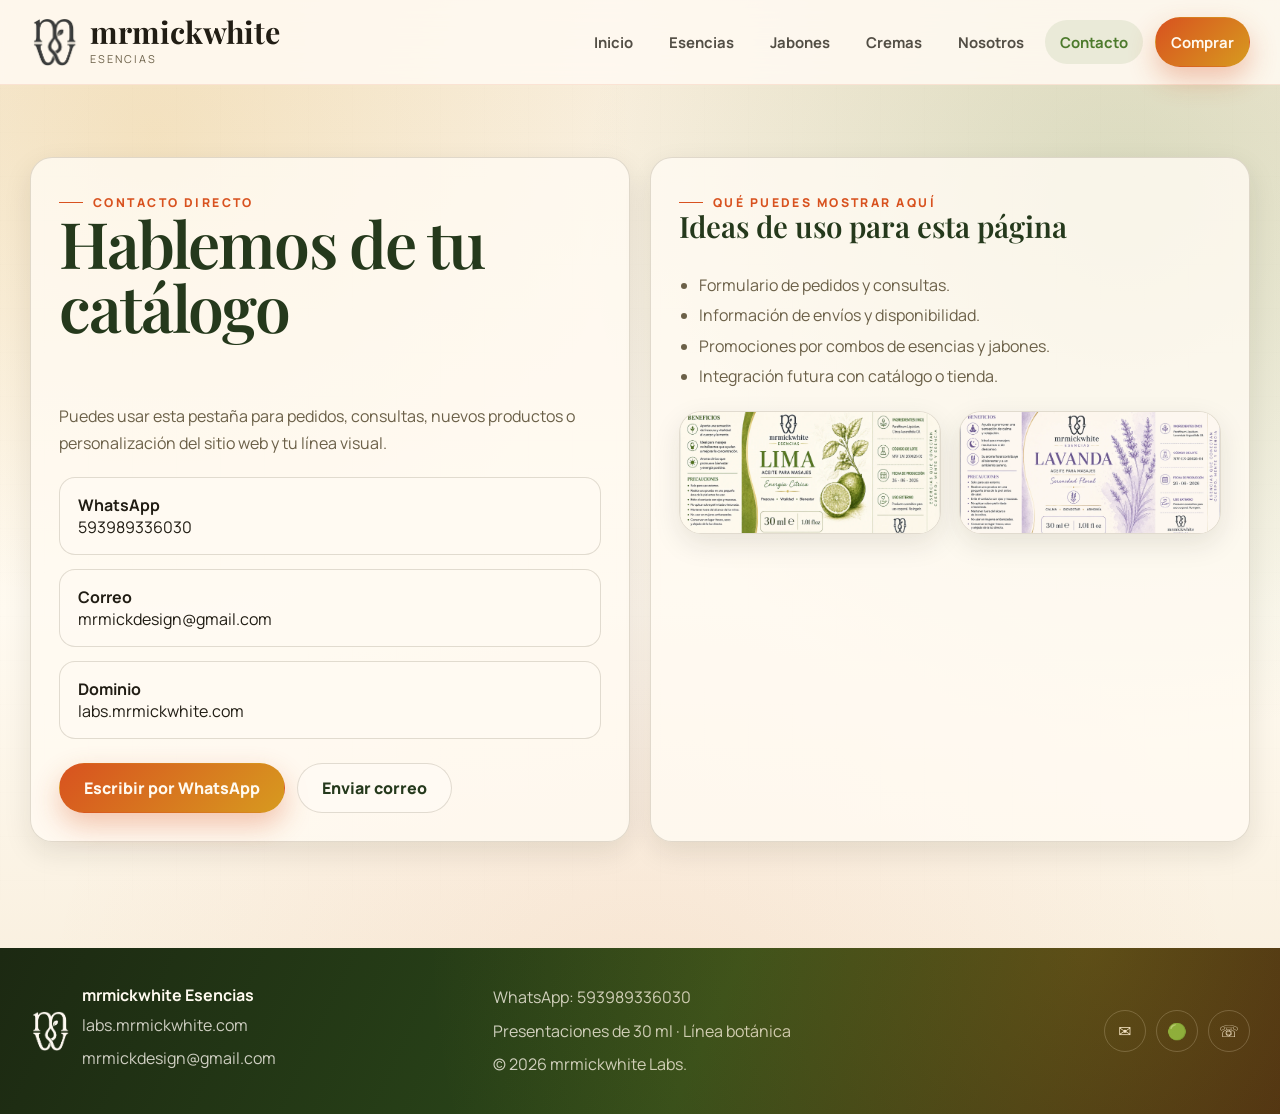
==== contacto.html @ 439739d3 "Sitio de MrMickWhite Labs (catalogo de esencias, jabones y cremas) migrado a mrmickwhite.com" ====
<!doctype html>
<html lang="es">
<head>
  <meta charset="utf-8" />
  <meta name="viewport" content="width=device-width, initial-scale=1" />
  <meta name="theme-color" content="#25391c" />
  <meta name="description" content="mrmickwhite Esencias: línea botánica de esencias, jabones y cremas en presentaciones de 30 ml." />
  <title>mrmickwhite Labs · Contacto</title>
  <link rel="icon" href="assets/icons/favicon.png" type="image/png" />
  <link rel="icon" href="assets/icons/favicon.ico" sizes="any" />
  <link rel="preconnect" href="https://fonts.googleapis.com" />
  <link rel="preconnect" href="https://fonts.gstatic.com" crossorigin />
  <link href="https://fonts.googleapis.com/css2?family=Playfair+Display:wght@500;600;700;800&family=Manrope:wght@400;500;700;800&display=swap" rel="stylesheet" />
  <link rel="stylesheet" href="css/app.css" />
</head>
<body data-page="contacto" data-base="./">
  <div data-site-header></div>
  <main>
<section class="section">
  <div class="container contact-grid">
    <article class="card contact-block reveal">
      <span class="eyebrow">Contacto directo</span>
      <h1>Hablemos de tu catálogo</h1>
      <p>Puedes usar esta pestaña para pedidos, consultas, nuevos productos o personalización del sitio web y tu línea visual.</p>
      <div class="contact-list">
        <div class="contact-item"><strong>WhatsApp</strong><br />593989336030</div>
        <div class="contact-item"><strong>Correo</strong><br />mrmickdesign@gmail.com</div>
        <div class="contact-item"><strong>Dominio</strong><br />labs.mrmickwhite.com</div>
      </div>
      <div class="cta-row">
        <a class="btn primary" href="https://wa.me/593989336030?text=Hola%2C%20quiero%20informaci%C3%B3n%20sobre%20las%20esencias%20mrmickwhite%20de%2030%20ml." target="_blank" rel="noopener">Escribir por WhatsApp</a>
        <a class="btn ghost" href="mailto:mrmickdesign@gmail.com">Enviar correo</a>
      </div>
    </article>
    <article class="card contact-block reveal">
      <span class="eyebrow">Qué puedes mostrar aquí</span>
      <h3>Ideas de uso para esta página</h3>
      <ul style="padding-left:20px; line-height:1.9; color:var(--muted)">
        <li>Formulario de pedidos y consultas.</li>
        <li>Información de envíos y disponibilidad.</li>
        <li>Promociones por combos de esencias y jabones.</li>
        <li>Integración futura con catálogo o tienda.</li>
      </ul>
      <div style="margin-top:20px;" class="label-gallery">
        <article class="card"><img src="assets/images/label-lima.webp" alt="Etiqueta de Lima" loading="lazy" /></article>
        <article class="card"><img src="assets/images/label-lavanda.webp" alt="Etiqueta de Lavanda" loading="lazy" /></article>
      </div>
    </article>
  </div>
</section>
</main>
  <div data-site-footer></div>
  <script type="module" src="js/home.js"></script>
</body>
</html>
---- css/app.css ----
:root {
  --bg: #f7ecd9;
  --bg-soft: #fdf6e9;
  --paper: rgba(255, 251, 240, .92);
  --paper-solid: #fffaf0;
  --ink: #211d14;
  --muted: #6b6048;
  --olive: #25391c;
  --olive-2: #4c7a2c;
  --olive-vivid: #5e9c33;
  --gold: #d79a1f;
  --gold-soft: #ecc868;
  --terracotta: #d8521f;
  --terracotta-deep: #b5391a;
  --lavender: #8b66d6;
  --lime: #7cb023;
  --orange: #ef7d1f;
  --berry: #b3294f;
  --border: rgba(72, 56, 26, .16);
  --shadow: 0 18px 50px rgba(33, 26, 12, .16);
  --shadow-soft: 0 10px 28px rgba(33, 26, 12, .1);
  --shadow-pop: 0 22px 60px rgba(33, 26, 12, .22);
  --radius-xl: 28px;
  --radius-lg: 22px;
  --radius-md: 16px;
  --radius-sm: 12px;
  --radius-pill: 999px;
  --container: 1220px;
  --header-h: 84px;
  --font-serif: 'Playfair Display', Georgia, 'Times New Roman', serif;
  --font-sans: 'Manrope', Inter, ui-sans-serif, system-ui, -apple-system, BlinkMacSystemFont, 'Segoe UI', sans-serif;
  --ease: cubic-bezier(.2,.8,.2,1);
}
* { box-sizing: border-box; }
html { scroll-behavior: smooth; }
body {
  margin: 0;
  font-family: var(--font-sans);
  color: var(--ink);
  background:
    radial-gradient(circle at 12% 12%, rgba(215,154,31,.16), transparent 30rem),
    radial-gradient(circle at 88% 18%, rgba(76,122,44,.18), transparent 34rem),
    radial-gradient(circle at 50% 95%, rgba(216,82,31,.08), transparent 38rem),
    linear-gradient(180deg, var(--bg), #fffaf0 55%, var(--bg));
}
body::before {
  content: '';
  position: fixed;
  inset: 0;
  z-index: -2;
  pointer-events: none;
  opacity: .12;
  background-image:
    linear-gradient(rgba(37,57,28,.06) 1px, transparent 1px),
    linear-gradient(90deg, rgba(37,57,28,.06) 1px, transparent 1px);
  background-size: 44px 44px;
}
img { max-width: 100%; display: block; }
a { text-decoration: none; color: inherit; }
button, input, textarea { font: inherit; }
button { cursor: pointer; }
.container { width: min(var(--container), calc(100% - 32px)); margin-inline: auto; }
main { min-height: 60vh; }
.section { padding: 72px 0; }
.section-tight { padding: 42px 0; }
.panel {
  border: 1px solid var(--border);
  background: rgba(255,250,242,.76);
  backdrop-filter: blur(14px);
  border-radius: var(--radius-xl);
  box-shadow: var(--shadow-soft);
}
.eyebrow {
  display: inline-flex;
  align-items: center;
  gap: 10px;
  color: var(--terracotta);
  text-transform: uppercase;
  letter-spacing: .2em;
  font-size: .76rem;
  font-weight: 800;
}
.eyebrow::before {
  content: '';
  width: 24px;
  height: 1px;
  background: currentColor;
}
h1,h2,h3,h4,p { margin-top: 0; }
h1,h2,h3,h4 { font-family: var(--font-serif); line-height: 1; font-weight: 600; color: var(--olive); }
h1 { font-size: clamp(2.7rem, 5vw, 4.8rem); letter-spacing: -.03em; }
h2 { font-size: clamp(2rem, 4vw, 3.4rem); letter-spacing: -.03em; }
h3 { font-size: clamp(1.35rem, 2.3vw, 2rem); }
p { color: var(--muted); line-height: 1.7; }
.text-center { text-align: center; }
.btn {
  display: inline-flex;
  align-items: center;
  justify-content: center;
  gap: 10px;
  min-height: 50px;
  padding: 0 24px;
  border-radius: var(--radius-pill);
  border: 1px solid var(--border);
  font-weight: 800;
  transition: transform .22s var(--ease), box-shadow .22s var(--ease), background .22s var(--ease), filter .22s var(--ease);
}
.btn:hover { transform: translateY(-2px); box-shadow: var(--shadow-pop); }
.btn.primary { background: linear-gradient(135deg, var(--terracotta), var(--gold)); color: #fffaf0; border-color: transparent; box-shadow: 0 12px 28px rgba(216,82,31,.32); }
.btn.primary:hover { filter: brightness(1.06); }
.btn.ghost { background: rgba(255,250,242,.85); color: var(--olive); }
.btn.soft { background: rgba(255,250,242,.6); color: var(--ink); }
.btn.outline-light { background: transparent; color: #fffaf0; border-color: rgba(255,250,242,.5); }
.kicker { color: var(--muted); font-size: .95rem; }
.grid { display: grid; gap: 20px; }
.hidden { display: none !important; }
.tag {
  display: inline-flex;
  align-items: center;
  gap: 6px;
  padding: 7px 12px;
  border-radius: var(--radius-pill);
  background: rgba(76,122,44,.1);
  color: var(--olive-2);
  font-size: .82rem;
  font-weight: 700;
}
.card {
  border: 1px solid var(--border);
  background: rgba(255,250,242,.82);
  border-radius: 22px;
  box-shadow: var(--shadow-soft);
}
.site-header {
  position: sticky;
  top: 0;
  z-index: 50;
  background: rgba(255,250,242,.88);
  backdrop-filter: blur(16px);
  border-bottom: 1px solid rgba(216,82,31,.12);
}
.header-inner {
  min-height: var(--header-h);
  display: flex;
  align-items: center;
  justify-content: space-between;
  gap: 18px;
}
.brand {
  display: inline-flex;
  align-items: center;
  gap: 12px;
  min-width: 0;
}
.brand img { width: 48px; height: 48px; object-fit: contain; }
.brand strong { display:block; font-family: var(--font-serif); font-size:1.9rem; line-height:.9; }
.brand small { display:block; color:var(--muted); text-transform: uppercase; letter-spacing:.18em; font-size:.68rem; margin-top:6px; }
.nav-toggle {
  display:none;
  width:44px; height:44px; border:0; border-radius:50%; background: linear-gradient(135deg, var(--terracotta), var(--gold));
  color:#fff; align-items:center; justify-content:center; flex-direction:column; gap:5px;
}
.nav-toggle span { width:18px; height:2px; background:#fff; border-radius:2px; }
.main-nav {
  display:flex; align-items:center; gap:6px; flex-wrap:wrap;
}
.main-nav a {
  padding: 12px 15px;
  border-radius: var(--radius-pill);
  color: rgba(33,29,20,.78);
  font-weight: 700;
  font-size: .93rem;
  transition: background .2s ease, color .2s ease;
}
.main-nav a:hover, .main-nav a.is-active { background: rgba(76,122,44,.1); color: var(--olive-2); }
.header-cta { margin-left: 6px; }
.site-footer {
  margin-top: 34px;
  padding: 30px 0;
  background: linear-gradient(115deg, #1c2912, #2c4a1a 55%, #3c2410);
  color: #fffaf0;
  position: relative;
  overflow: hidden;
}
.site-footer::before {
  content: '';
  position: absolute; inset: 0;
  background: radial-gradient(circle at 85% 0%, rgba(215,154,31,.25), transparent 60%);
  pointer-events: none;
}
.footer-grid {
  display:grid;
  grid-template-columns: 1.2fr 1fr 1fr;
  gap:20px;
  align-items:center;
}
.footer-brand { display:flex; align-items:center; gap:12px; }
.footer-brand img { width:40px; height:40px; object-fit: contain; }
.footer-meta p { margin:6px 0; color: rgba(255,250,242,.78); }
.socials { display:flex; gap:10px; justify-content:flex-end; flex-wrap:wrap; }
.socials a {
  width:42px; height:42px; border-radius:50%; display:grid; place-items:center;
  border:1px solid rgba(255,250,242,.22);
  color:#fffaf2;
}
.hero {
  position: relative;
  overflow: hidden;
  min-height: 92vh;
  display: flex;
  align-items: center;
  margin-top: -1px;
}
.hero-bg {
  position: absolute;
  inset: 0;
  z-index: 0;
  overflow: hidden;
}
.hero-bg img {
  position: absolute;
  inset: 0;
  width: 100%;
  height: 100%;
  object-fit: cover;
  object-position: center 38%;
  transform: scale(1.08);
  transform-origin: center 42%;
  will-change: transform;
}
.hero-bg::after {
  content: '';
  position: absolute; inset: 0;
  background:
    linear-gradient(100deg, rgba(28,33,18,.86) 0%, rgba(28,33,18,.55) 32%, rgba(28,33,18,.18) 58%, rgba(28,33,18,.42) 100%),
    linear-gradient(0deg, rgba(20,16,8,.55), transparent 46%);
}
.hero-shell {
  position: relative;
  z-index: 1;
  width: 100%;
  display: grid;
  grid-template-columns: 1.1fr .9fr;
  gap: 28px;
  align-items: center;
}
.hero-copy {
  padding: 0;
  color: #fffaf0;
  border: none;
  background: none;
  box-shadow: none;
  backdrop-filter: none;
}
.hero-copy .eyebrow { color: var(--gold-soft); }
.hero-copy h1 { margin: 18px 0 18px; max-width: 640px; color: #fffaf0; }
.hero-copy p { max-width: 540px; font-size: 1.1rem; color: rgba(255,250,242,.86); }
.hero-actions { display:flex; gap:14px; flex-wrap:wrap; margin-top:30px; }
.hero-stat-row {
  display:grid; grid-template-columns: repeat(3, 1fr); gap: 12px; margin-top: 36px; max-width: 540px;
}
.hero-stat {
  padding: 16px 14px; border-radius: 18px; border:1px solid rgba(255,250,242,.18); background: rgba(255,250,242,.08);
  backdrop-filter: blur(6px);
}
.hero-stat strong { display:block; font-size:1.5rem; color: var(--gold-soft); font-family: var(--font-serif); }
.hero-stat span { color: rgba(255,250,242,.78); font-size:.86rem; }
.hero-visual { display: none; }
.scroll-cue {
  position: absolute; left: 50%; bottom: 28px; transform: translateX(-50%);
  z-index: 1; display: flex; flex-direction: column; align-items: center; gap: 8px;
  color: rgba(255,250,242,.7); font-size: .72rem; letter-spacing: .18em; text-transform: uppercase;
  opacity: .85;
}
.scroll-cue .line { width: 1px; height: 34px; background: linear-gradient(180deg, rgba(255,250,242,.9), transparent); animation: scrollPulse 1.8s ease-in-out infinite; }
@keyframes scrollPulse { 0%,100% { opacity:.3; transform: scaleY(.7); } 50% { opacity:1; transform: scaleY(1); } }
.home-strip {
  display:grid; grid-template-columns: 280px 1fr; gap:18px; align-items:stretch;
}
.home-strip-copy { padding: 24px; }
.horizontal-cards { display:grid; grid-template-columns: repeat(8, minmax(210px, 1fr)); gap: 14px; overflow-x:auto; padding-bottom: 6px; }
.product-mini {
  padding: 14px; border:1px solid var(--border); border-radius: 18px; background: rgba(255,250,242,.88); min-width: 210px;
  display:grid; grid-template-columns: 70px 1fr; gap:12px; align-items:center;
}
.product-mini .thumb {
  width:70px; height:96px; border-radius: 14px; border:1px solid var(--border);
  background: linear-gradient(180deg, rgba(255,255,255,.65), rgba(234,224,210,.9));
  display:grid; place-items:center; overflow:hidden;
}
.product-mini .thumb img { width:100%; height:100%; object-fit:cover; }
.product-mini h4 { margin:0; font-size:1.05rem; line-height:1.05; }
.product-mini p { margin:6px 0 0; font-size:.88rem; line-height:1.4; }
.feature-row { display:grid; grid-template-columns: repeat(2, 1fr); gap: 20px; }
.feature-promo {
  display:grid; grid-template-columns: .9fr 1.1fr; gap: 0; overflow:hidden;
}
.feature-promo.reverse { grid-template-columns: 1.1fr .9fr; }
.feature-copy { padding: 28px; }
.feature-visual { min-height: 220px; position:relative; background:linear-gradient(135deg, rgba(236,200,104,.25), rgba(76,122,44,.18)); }
.feature-visual img { position:absolute; inset:0; width:100%; height:100%; object-fit:cover; }
.feature-badge-row { display:grid; grid-template-columns: repeat(4, 1fr); gap: 14px; }
.badge-card { padding: 22px; text-align:left; transition: transform .25s var(--ease), box-shadow .25s var(--ease); }
.badge-card:hover { transform: translateY(-4px); box-shadow: var(--shadow-pop); }
.badge-card .badge-icon {
  width:48px; height:48px; border-radius:14px; display:grid; place-items:center; font-size:1.4rem; margin-bottom:6px;
  background: linear-gradient(135deg, var(--badge-a, var(--gold)), var(--badge-b, var(--terracotta))); color:#fffaf0;
}
.badge-card strong { display:block; margin-top:8px; color: var(--olive); }
.tabs { display:flex; gap:10px; flex-wrap:wrap; }
.tab-btn {
  padding: 11px 16px; border-radius: var(--radius-pill); border:1px solid var(--border); background: rgba(255,250,242,.72);
  font-weight: 800; color: var(--muted); transition: background .2s ease, color .2s ease, transform .2s ease, box-shadow .2s ease;
}
.tab-btn:hover { transform: translateY(-1px); }
.tab-btn.is-active { background: linear-gradient(135deg, var(--olive-2), var(--olive)); color: #fffaf0; border-color: transparent; box-shadow: 0 10px 22px rgba(76,122,44,.3); }
.catalog-layout { display:grid; grid-template-columns: 280px 1fr; gap: 20px; }
.sidebar-card { padding: 24px; position:sticky; top: 102px; }
.product-grid { display:grid; grid-template-columns: repeat(3, minmax(0, 1fr)); gap: 18px; }
.catalog-card { padding: 18px; display:flex; flex-direction:column; gap:14px; transition: transform .25s var(--ease), box-shadow .25s var(--ease); }
.catalog-card:hover { transform: translateY(-4px); box-shadow: var(--shadow-pop); }
.catalog-top {
  display:grid; grid-template-columns: 88px 1fr; gap:14px; align-items:center;
}
.catalog-thumb {
  width:88px; height:118px; border-radius: 18px; overflow:hidden; border:1px solid var(--border);
  background: linear-gradient(180deg, rgba(255,255,255,.75), rgba(234,224,210,.95));
}
.catalog-thumb img { width:100%; height:100%; object-fit:cover; }
.catalog-thumb.placeholder { display:grid; place-items:center; color:var(--olive); font-size:2rem; }
.catalog-card h3 { margin-bottom: 4px; }
.catalog-card .subtitle { color: var(--terracotta); font-style: italic; font-family: var(--font-serif); }
.catalog-card .actions { display:flex; gap:10px; flex-wrap:wrap; margin-top:auto; }
.spec-list { display:grid; gap:10px; margin-top:12px; }
.spec-item { display:flex; justify-content:space-between; gap:16px; border-top:1px dashed rgba(72,62,37,.18); padding-top:10px; }
.product-hero { display:grid; grid-template-columns: 460px 1fr; gap:28px; align-items:start; }
.product-sticky { position:sticky; top:100px; }
.product-visual { padding: 0; overflow: hidden; position: relative; }
.product-visual-stage {
  position: relative; min-height: 480px; border-radius: var(--radius-xl); overflow: hidden;
  background: radial-gradient(circle at 30% 20%, var(--stage-a, rgba(215,154,31,.22)), transparent 55%),
              radial-gradient(circle at 75% 80%, var(--stage-b, rgba(76,122,44,.2)), transparent 55%),
              linear-gradient(165deg, #fffaf0, #f3e6cc);
  display:grid; place-items:center;
}
.product-visual-stage::before {
  content:''; position:absolute; inset:10px; border-radius: calc(var(--radius-xl) - 8px); border: 1px solid rgba(255,255,255,.5);
  pointer-events:none;
}
.product-visual-stage img {
  position: relative; max-width: 78%; max-height: 420px; object-fit: contain;
  filter: drop-shadow(0 30px 40px rgba(33,26,12,.28));
  transition: transform .5s var(--ease);
}
.product-visual-stage:hover img { transform: scale(1.035) translateY(-4px); }
.product-badge-float {
  position:absolute; top: 22px; left: 22px; z-index:2;
  background: rgba(255,250,242,.92); border-radius: var(--radius-pill); padding: 8px 16px;
  font-size:.74rem; font-weight:800; letter-spacing:.08em; text-transform:uppercase; color: var(--accent, var(--olive));
  box-shadow: var(--shadow-soft);
}
.label-frame {
  border:1px solid var(--border); border-radius:24px; overflow:hidden; background:rgba(255,250,242,.8);
}
.label-frame img { width:100%; aspect-ratio: 2.12 / 1; object-fit:cover; }
.bottle-mock {
  min-height: 420px; border-radius: 24px; background: linear-gradient(180deg, rgba(255,250,242,.9), rgba(232,220,202,.96));
  display:grid; place-items:center; position:relative; overflow:hidden;
}
.bottle-mock::before {
  content:''; position:absolute; inset: 0;
  background: radial-gradient(circle at 70% 24%, rgba(215,154,31,.22), transparent 26%), radial-gradient(circle at 24% 80%, rgba(76,122,44,.18), transparent 24%);
}
.bottle-shape { position:relative; width:180px; height:310px; }
.bottle-cap {
  width:70px; height:85px; border-radius: 28px 28px 12px 12px; background:#1f1f1f; margin:0 auto; position:relative; z-index:2;
}
.bottle-cap::after { content:''; position:absolute; left:8px; right:8px; bottom:12px; top:26px; border-radius: 12px; border: 1px solid rgba(255,255,255,.18); }
.bottle-body {
  width: 180px; height: 220px; border-radius: 24px 24px 28px 28px; background: linear-gradient(180deg, #874d1f, #6f3b12);
  position:absolute; left:0; bottom:0; box-shadow: inset 0 0 0 2px rgba(255,255,255,.1), inset 0 26px 32px rgba(255,255,255,.12);
}
.bottle-label {
  position:absolute; left:24px; right:24px; bottom:24px; height: 128px; border-radius: 12px; background: rgba(255,250,242,.96);
  border: 1px solid rgba(72,62,37,.16); display:flex; align-items:center; justify-content:center; text-align:center; padding:10px;
}
.bottle-label strong { display:block; font-family: var(--font-serif); font-size:1.8rem; line-height: .9; color: var(--accent, var(--olive)); }
.bottle-label small { color: var(--muted); display:block; margin-top:6px; font-size:.72rem; }
.product-content { padding: 32px; position: relative; overflow: hidden; }
.product-content::before {
  content:''; position:absolute; top:-60px; right:-60px; width:220px; height:220px; border-radius:50%;
  background: radial-gradient(circle, var(--accent, var(--gold)) 0%, transparent 70%); opacity:.14; pointer-events:none;
}
.info-top { display:flex; justify-content:space-between; gap:18px; align-items:flex-start; flex-wrap:wrap; position: relative; }
.info-top .product-volume {
  font-family:var(--font-serif); font-size:1.6rem; color:#fffaf0; text-align:center; line-height:1.15;
  background: linear-gradient(135deg, var(--accent, var(--olive)), color-mix(in srgb, var(--accent, var(--olive)) 60%, black));
  padding: 14px 18px; border-radius: var(--radius-lg); box-shadow: var(--shadow-soft);
}
.info-top .product-volume .kicker { color: rgba(255,250,242,.78); }
.cta-row { display:flex; flex-wrap:wrap; gap:12px; margin-top:24px; }
.accent-line { width: 120px; height: 3px; background: linear-gradient(90deg, var(--accent, var(--gold)), transparent); border-radius: 999px; margin: 20px 0; }
.info-tabs { margin-top: 26px; }
.info-panels { margin-top: 18px; }
.info-panel { padding: 22px; border:1px solid var(--border); border-radius: 22px; background: rgba(255,250,242,.7); }
.info-panel ul { margin: 0; padding-left: 20px; color: var(--muted); line-height: 1.8; }
.highlight-grid { display:grid; grid-template-columns: repeat(3,1fr); gap: 14px; margin-top: 22px; }
.highlight { padding: 18px; transition: transform .25s var(--ease); }
.highlight:hover { transform: translateY(-3px); }
.contact-grid { display:grid; grid-template-columns: 1fr 1fr; gap: 20px; }
.contact-block { padding: 28px; }
.contact-list { display:grid; gap: 14px; margin-top: 20px; }
.contact-item { padding: 16px 18px; border-radius: 16px; border:1px solid var(--border); background: rgba(255,250,242,.68); }
.about-grid { display:grid; grid-template-columns: 1.1fr .9fr; gap: 22px; }
.values-grid { display:grid; grid-template-columns: repeat(2,1fr); gap:14px; }
.value-card { padding: 20px; }
.label-gallery { display:grid; grid-template-columns: repeat(2,1fr); gap:18px; }
.label-gallery .card { overflow:hidden; }
.label-gallery img { width:100%; aspect-ratio: 2.15 / 1; object-fit:cover; }
.reveal { opacity:0; transform: translateY(20px); transition: opacity .7s var(--ease), transform .7s var(--ease); }
.reveal.is-visible { opacity:1; transform: none; }

/* --- Coming soon line pages (jabones / cremas) --- */
.line-hero {
  position: relative; overflow: hidden; border-radius: var(--radius-xl); padding: 64px 44px;
  background: linear-gradient(125deg, var(--line-a, var(--olive)), var(--line-b, var(--terracotta)));
  color: #fffaf0; isolation: isolate;
}
.line-hero::before {
  content:''; position:absolute; inset:0; z-index:-1;
  background: radial-gradient(circle at 85% 10%, rgba(255,255,255,.18), transparent 45%), radial-gradient(circle at 5% 90%, rgba(255,255,255,.12), transparent 40%);
}
.line-hero .eyebrow { color: rgba(255,250,242,.85); }
.line-hero h1 { color:#fffaf0; max-width: 620px; }
.line-hero p { color: rgba(255,250,242,.85); max-width: 540px; font-size: 1.05rem; }
.line-status {
  display:inline-flex; align-items:center; gap:8px; padding:8px 16px; border-radius: var(--radius-pill);
  background: rgba(255,250,242,.16); border: 1px solid rgba(255,250,242,.3); font-weight:800; font-size:.82rem;
  letter-spacing:.04em; margin-top: 18px;
}
.line-status .dot { width:8px; height:8px; border-radius:50%; background: var(--gold-soft); box-shadow: 0 0 0 4px rgba(236,200,104,.25); }
.line-grid-preview { display:grid; grid-template-columns: repeat(3,1fr); gap: 14px; margin-top: 28px; }
.preview-card {
  padding: 18px; border-radius: var(--radius-lg); background: rgba(255,250,242,.92); color: var(--ink);
  display:flex; flex-direction:column; gap:8px; box-shadow: var(--shadow-soft);
}
.preview-card .preview-icon { font-size: 1.8rem; }
.preview-card strong { font-family: var(--font-serif); font-size: 1.1rem; color: var(--olive); }
.preview-card span { font-size: .82rem; color: var(--muted); }
.notify-card { padding: 30px; }
.notify-form { display:flex; gap:10px; margin-top: 18px; flex-wrap: wrap; }
.notify-form input {
  flex: 1; min-width: 220px; padding: 14px 18px; border-radius: var(--radius-pill); border: 1px solid var(--border);
  background: rgba(255,250,242,.85); color: var(--ink);
}
.notify-form input:focus { outline: 2px solid var(--olive-2); outline-offset: 2px; }

/* --- CTA banner --- */
.cta-banner {
  position: relative; overflow: hidden; border-radius: var(--radius-xl); padding: 56px 44px;
  background: linear-gradient(120deg, var(--terracotta), var(--gold));
  color: #fffaf0; text-align:center; isolation: isolate;
}
.cta-banner::before {
  content:''; position:absolute; inset:0; z-index:-1; opacity:.5;
  background: radial-gradient(circle at 20% 20%, rgba(255,255,255,.25), transparent 40%), radial-gradient(circle at 85% 85%, rgba(255,255,255,.18), transparent 45%);
}
.cta-banner .eyebrow { color: rgba(255,250,242,.92); }
.cta-banner h2 { color:#fffaf0; max-width: 720px; margin-inline:auto; }
.cta-banner p { color: rgba(255,250,242,.88); max-width: 560px; margin-inline:auto; }
.cta-banner .hero-actions { justify-content: center; margin-top: 26px; }
@media (max-width: 1080px) {
  .catalog-layout, .product-hero, .about-grid, .contact-grid, .home-strip, .feature-row, .feature-badge-row, .line-grid-preview { grid-template-columns: 1fr; }
  .hero-shell { grid-template-columns: 1fr; }
  .product-grid { grid-template-columns: repeat(2, minmax(0,1fr)); }
  .footer-grid { grid-template-columns:1fr; text-align:center; }
  .footer-brand, .socials { justify-content:center; }
  .sidebar-card, .product-sticky { position:static; }
}
@media (max-width: 820px) {
  .header-inner { min-height: 74px; }
  .nav-toggle { display:flex; }
  .main-nav {
    position: absolute; left:16px; right:16px; top: calc(100% + 8px); display:none; flex-direction:column; align-items:stretch;
    padding: 12px; border-radius: 18px; background: rgba(255,250,242,.97); border:1px solid var(--border); box-shadow: var(--shadow-soft);
  }
  .main-nav.is-open { display:flex; }
  .header-cta { margin-left:0; }
  .hero { min-height: 86vh; padding: 110px 0 60px; align-items: flex-end; }
  .hero-stat-row, .values-grid, .label-gallery, .highlight-grid { grid-template-columns:1fr; }
  .product-grid { grid-template-columns: 1fr; }
  .line-hero { padding: 44px 26px; }
  .cta-banner { padding: 40px 24px; }
}
@media (max-width: 560px) {
  .container { width:min(var(--container), calc(100% - 20px)); }
  .section { padding: 56px 0; }
  .hero-copy { padding: 0; }
  .brand strong { font-size:1.5rem; }
  .brand small { letter-spacing:.12em; }
  .product-mini { min-width: 180px; }
  .catalog-top { grid-template-columns: 74px 1fr; }
  .catalog-thumb { width:74px; height:100px; }
  .product-content, .contact-block, .sidebar-card, .feature-copy, .notify-card { padding:22px; }
  .notify-form { flex-direction: column; }
  .notify-form input, .notify-form button { width: 100%; }
}
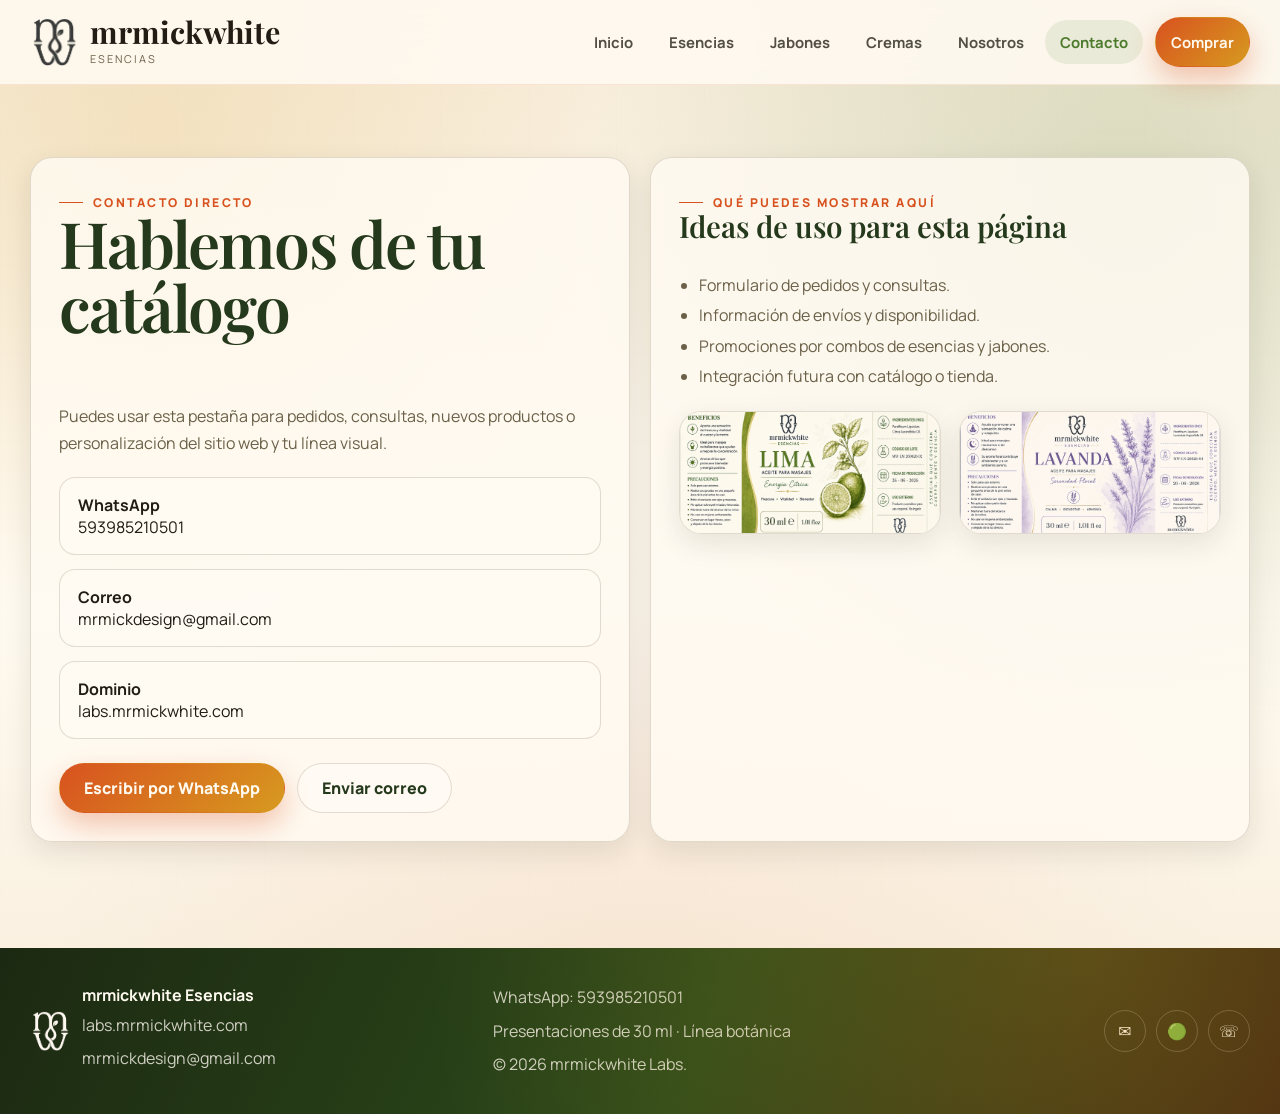
==== commit c9d2dfd4: "Unificar numero de contacto a +593 98 521 0501" ====
--- a/contacto.html
+++ b/contacto.html
@@ -23,12 +23,12 @@
       <h1>Hablemos de tu catálogo</h1>
       <p>Puedes usar esta pestaña para pedidos, consultas, nuevos productos o personalización del sitio web y tu línea visual.</p>
       <div class="contact-list">
-        <div class="contact-item"><strong>WhatsApp</strong><br />593989336030</div>
+        <div class="contact-item"><strong>WhatsApp</strong><br />593985210501</div>
         <div class="contact-item"><strong>Correo</strong><br />mrmickdesign@gmail.com</div>
         <div class="contact-item"><strong>Dominio</strong><br />labs.mrmickwhite.com</div>
       </div>
       <div class="cta-row">
-        <a class="btn primary" href="https://wa.me/593989336030?text=Hola%2C%20quiero%20informaci%C3%B3n%20sobre%20las%20esencias%20mrmickwhite%20de%2030%20ml." target="_blank" rel="noopener">Escribir por WhatsApp</a>
+        <a class="btn primary" href="https://wa.me/593985210501?text=Hola%2C%20quiero%20informaci%C3%B3n%20sobre%20las%20esencias%20mrmickwhite%20de%2030%20ml." target="_blank" rel="noopener">Escribir por WhatsApp</a>
         <a class="btn ghost" href="mailto:mrmickdesign@gmail.com">Enviar correo</a>
       </div>
     </article>
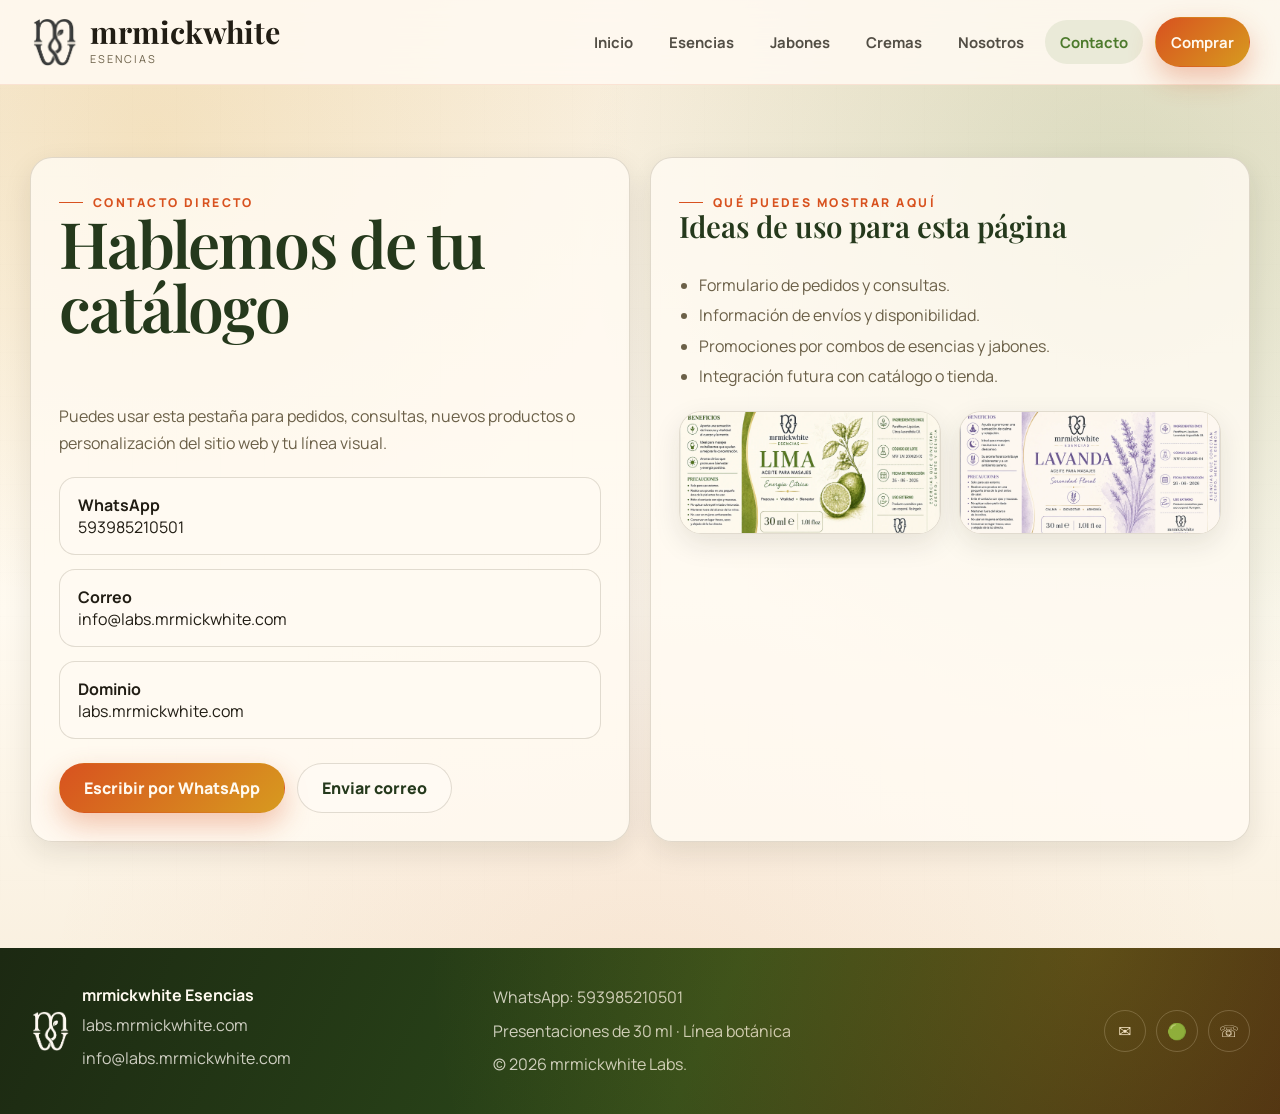
==== commit a5fdd266: "Actualizar correos de contacto a los del proyecto (.mrmickwhite.com)" ====
--- a/contacto.html
+++ b/contacto.html
@@ -24,12 +24,12 @@
       <p>Puedes usar esta pestaña para pedidos, consultas, nuevos productos o personalización del sitio web y tu línea visual.</p>
       <div class="contact-list">
         <div class="contact-item"><strong>WhatsApp</strong><br />593985210501</div>
-        <div class="contact-item"><strong>Correo</strong><br />mrmickdesign@gmail.com</div>
+        <div class="contact-item"><strong>Correo</strong><br />info@labs.mrmickwhite.com</div>
         <div class="contact-item"><strong>Dominio</strong><br />labs.mrmickwhite.com</div>
       </div>
       <div class="cta-row">
         <a class="btn primary" href="https://wa.me/593985210501?text=Hola%2C%20quiero%20informaci%C3%B3n%20sobre%20las%20esencias%20mrmickwhite%20de%2030%20ml." target="_blank" rel="noopener">Escribir por WhatsApp</a>
-        <a class="btn ghost" href="mailto:mrmickdesign@gmail.com">Enviar correo</a>
+        <a class="btn ghost" href="mailto:info@labs.mrmickwhite.com">Enviar correo</a>
       </div>
     </article>
     <article class="card contact-block reveal">
